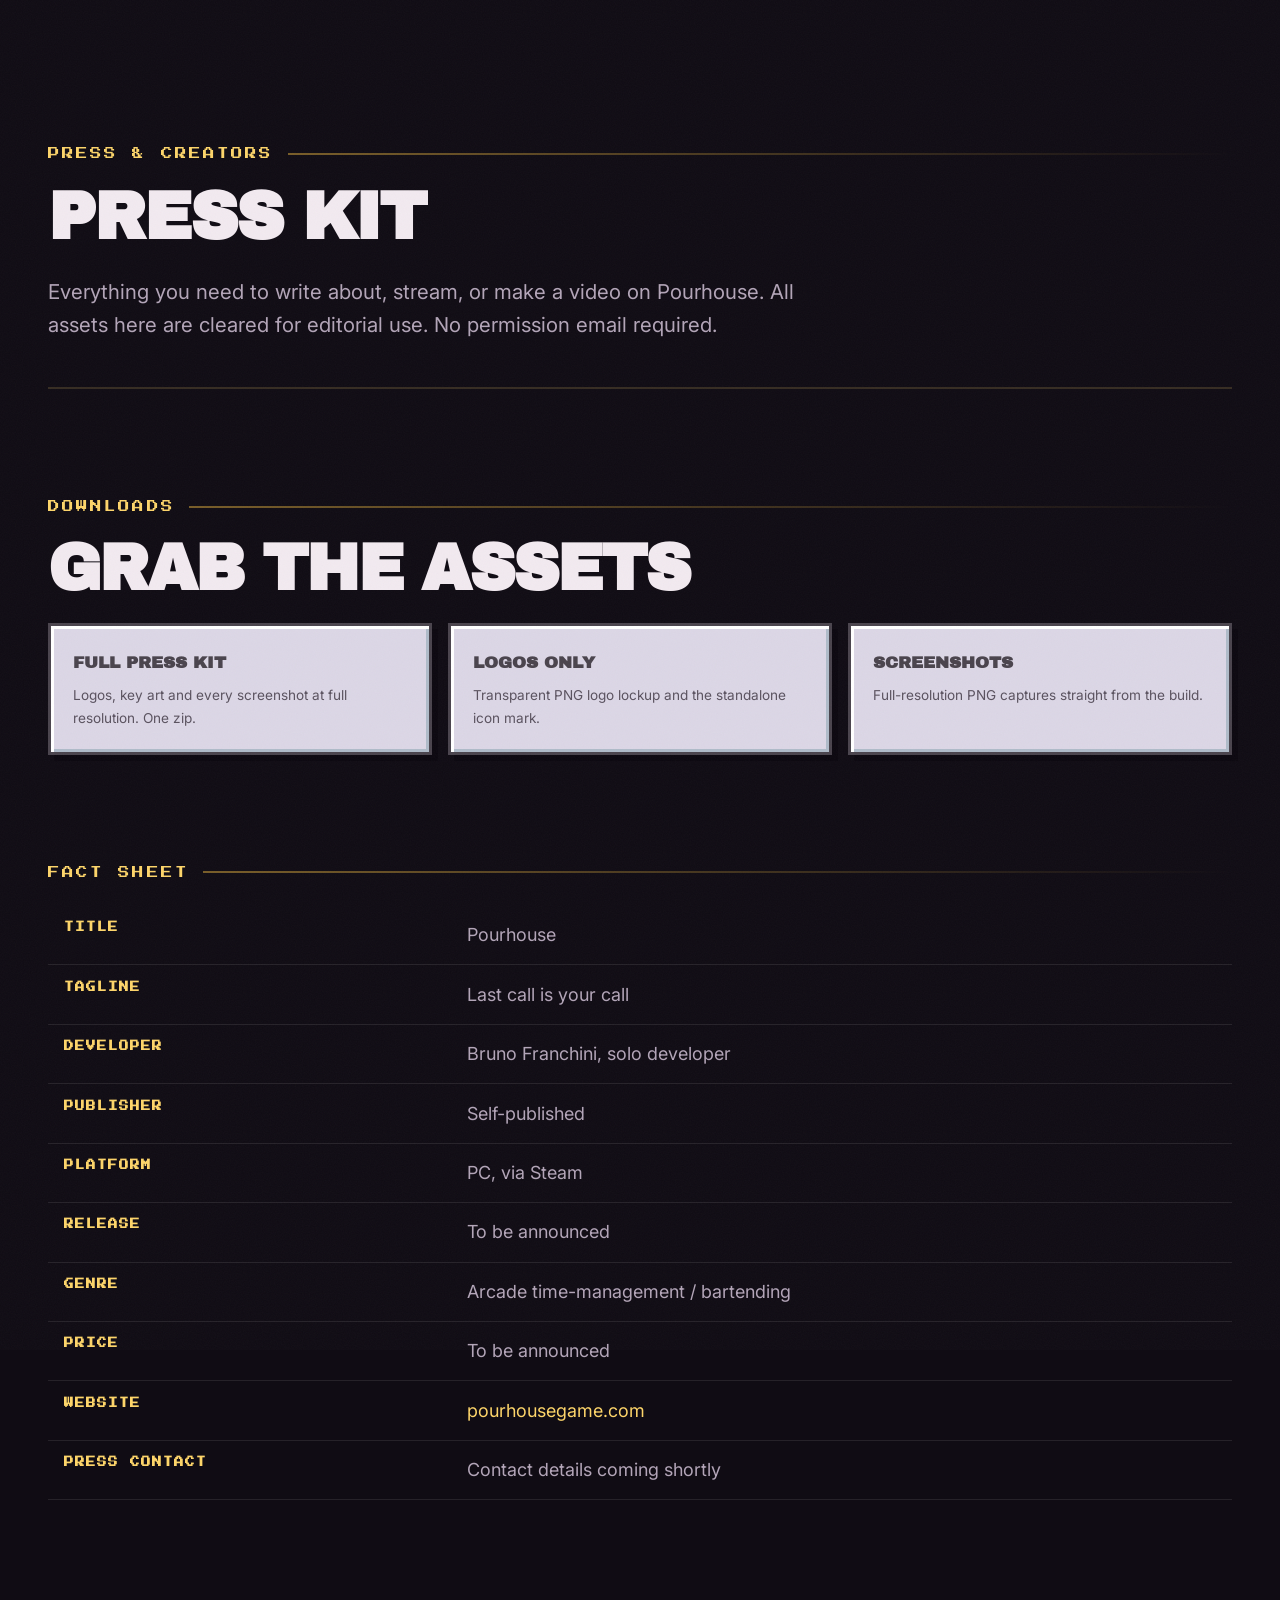
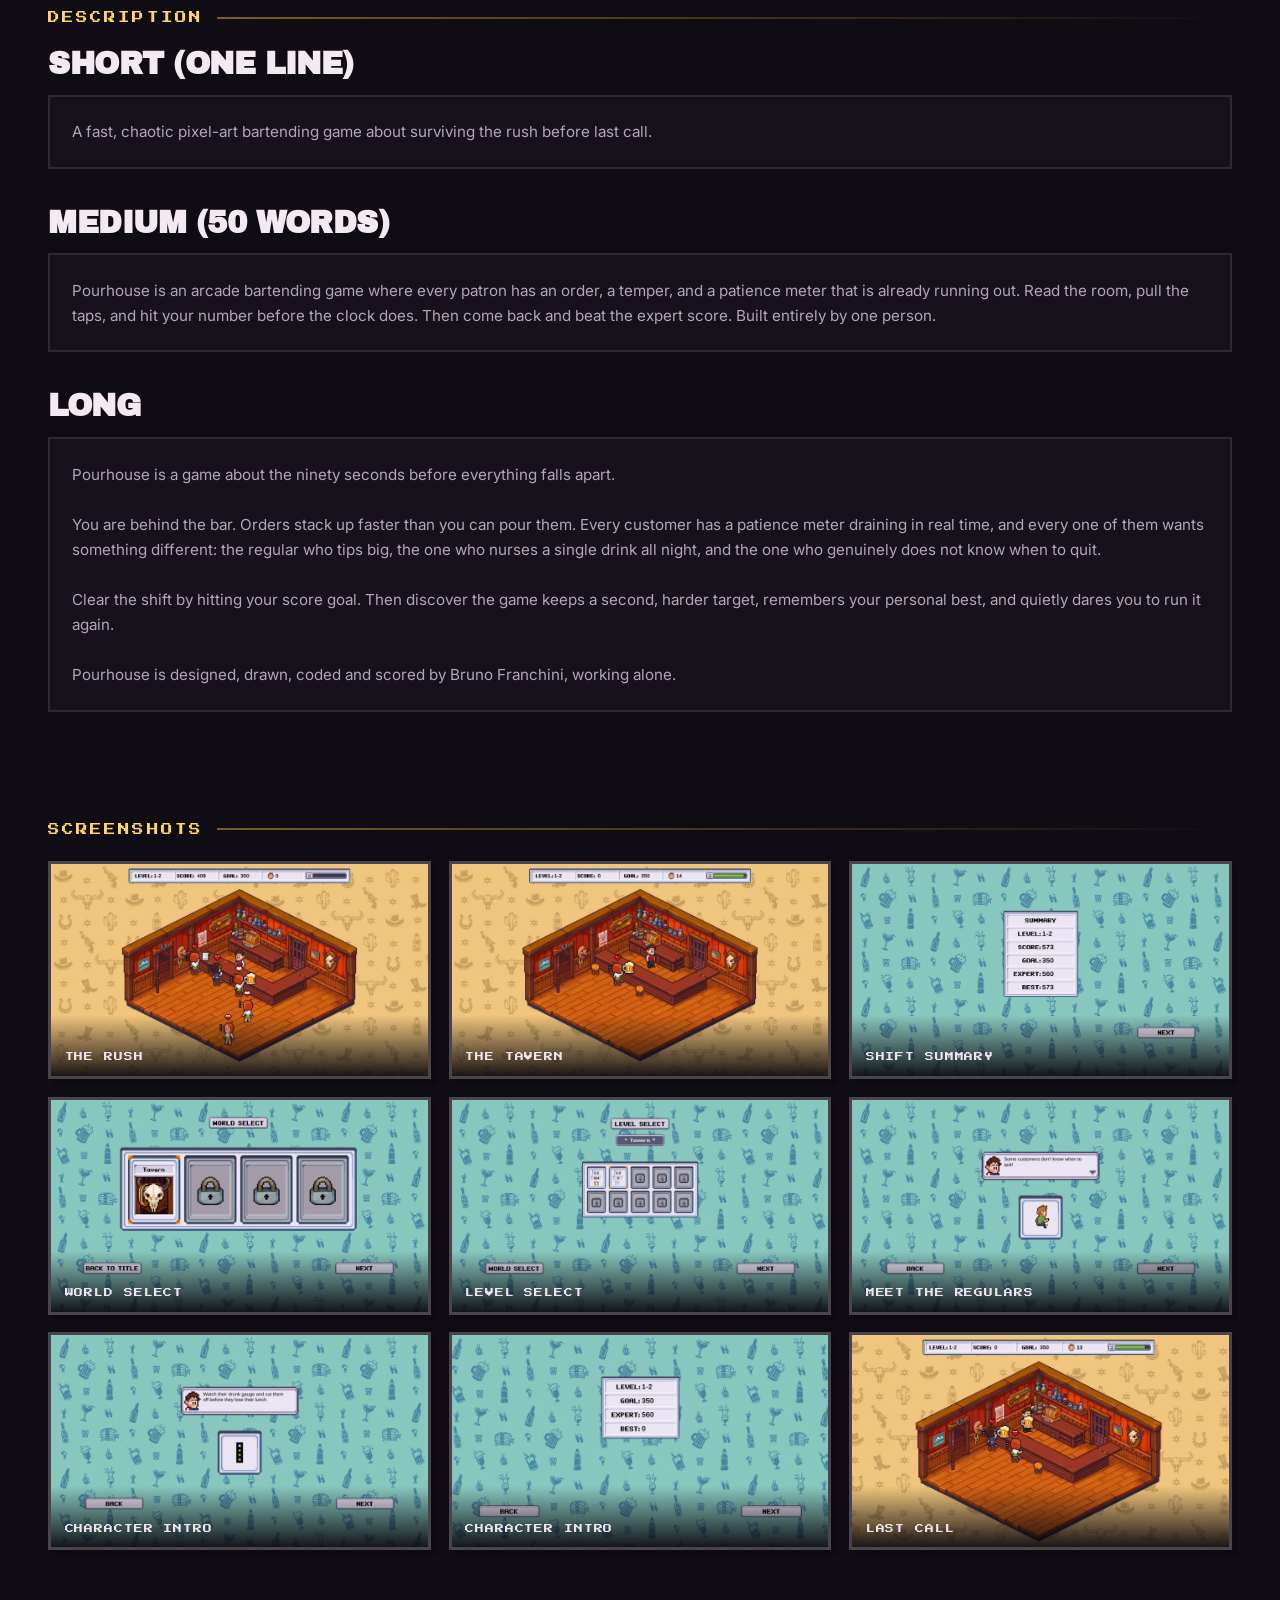
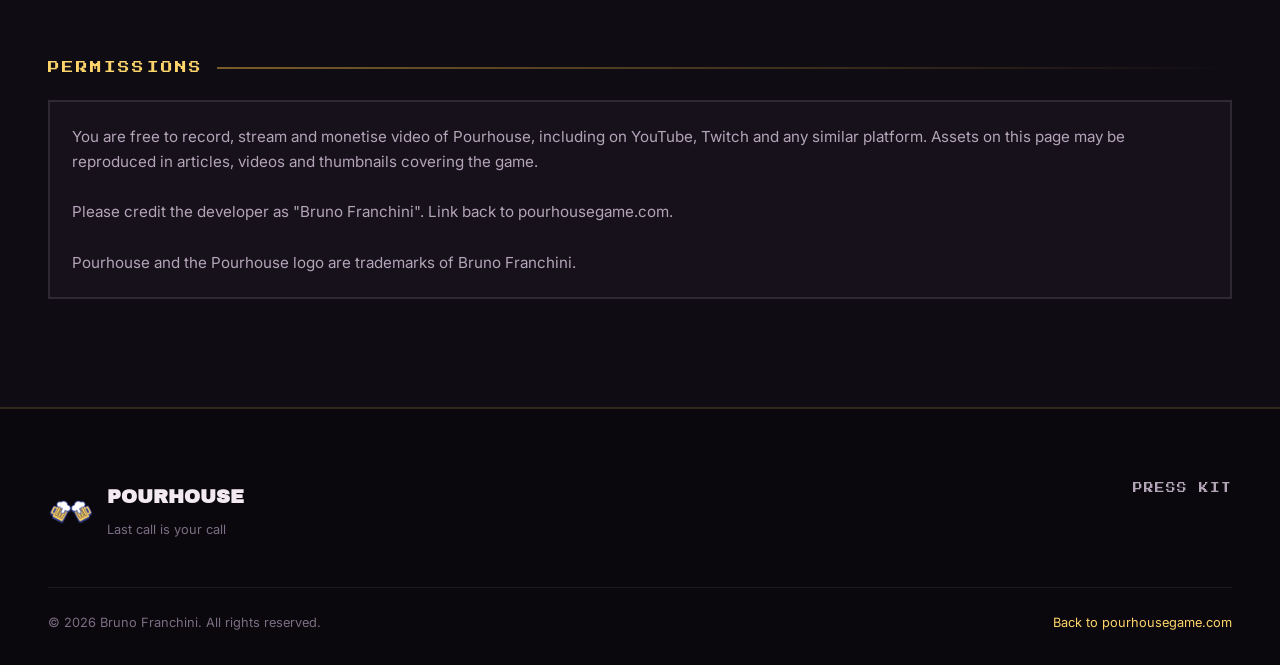
==== press.html @ 660ea6be "Added pre-launch website and press kit" ====
<!DOCTYPE html>
<html lang="en">
<head>
<meta charset="utf-8">
<meta name="viewport" content="width=device-width, initial-scale=1">
<title>Press Kit - Pourhouse</title>
<meta name="description" content="Press kit for Pourhouse, a pixel-art bartending game by solo developer Bruno Franchini. Fact sheet, logos, key art and screenshots, free to use in coverage.">
<link rel="canonical" href="https://pourhousegame.com/press.html">
<meta property="og:type" content="website">
<meta property="og:title" content="Press Kit - Pourhouse">
<meta property="og:description" content="Fact sheet, logos, key art and screenshots for Pourhouse.">
<meta property="og:url" content="https://pourhousegame.com/press.html">
<meta property="og:image" content="https://pourhousegame.com/assets/img/og-image.jpg">
<meta name="twitter:card" content="summary_large_image">
<meta name="theme-color" content="#100C14">
<link rel="icon" href="favicon.ico" sizes="any">
<link rel="apple-touch-icon" href="assets/img/apple-touch-icon.png">
<link rel="preconnect" href="https://fonts.googleapis.com">
<link rel="preconnect" href="https://fonts.gstatic.com" crossorigin>
<link href="https://fonts.googleapis.com/css2?family=Archivo+Black&family=Inter:wght@400;600&family=Press+Start+2P&display=swap" rel="stylesheet">
<link rel="stylesheet" href="css/style.css">
</head>
<body>

<a class="skip" href="#main">Skip to content</a>
<div class="grain" aria-hidden="true"></div>

<header class="nav on" id="nav">
  <a class="nav-brand" href="index.html">
    <img src="assets/img/mark.png" alt="" width="34" height="34">
    <b>Pourhouse</b>
  </a>
  <nav class="nav-links" aria-label="Primary">
    <a href="index.html">Home</a>
    <a href="index.html#shots">Screens</a>
    <a class="btn btn-primary js-wishlist" href="index.html#signup"></a>
  </nav>
</header>

<div class="wrap page-head">
  <p class="eyebrow">Press &amp; creators</p>
  <h1 class="h-mega">Press kit</h1>
  <p class="lede">Everything you need to write about, stream, or make a video on Pourhouse.
     All assets here are cleared for editorial use. No permission email required.</p>
</div>

<main id="main">

<!-- ============================================================== DOWNLOADS -->
<section class="section">
  <div class="wrap">
    <p class="eyebrow">Downloads</p>
    <h2 class="h-big">Grab the assets</h2>
    <div class="dl-grid">
      <a class="panel dl" href="assets/press/pourhouse-press-kit.zip" download>
        <b>Full press kit</b>
        <span>Logos, key art and every screenshot at full resolution. One zip.</span>
      </a>
      <a class="panel dl" href="assets/press/pourhouse-logos.zip" download>
        <b>Logos only</b>
        <span>Transparent PNG logo lockup and the standalone icon mark.</span>
      </a>
      <a class="panel dl" href="assets/press/pourhouse-screenshots.zip" download>
        <b>Screenshots</b>
        <span>Full-resolution PNG captures straight from the build.</span>
      </a>
    </div>
  </div>
</section>

<!-- =========================================================== FACT SHEET -->
<section class="section" style="padding-top:0;">
  <div class="wrap">
    <p class="eyebrow">Fact sheet</p>
    <table class="fact-table">
      <tbody>
        <tr><th scope="row">Title</th><td>Pourhouse</td></tr>
        <tr><th scope="row">Tagline</th><td>Last call is your call</td></tr>
        <tr><th scope="row">Developer</th><td>Bruno Franchini, solo developer</td></tr>
        <tr><th scope="row">Publisher</th><td>Self-published</td></tr>
        <tr><th scope="row">Platform</th><td>PC, via Steam</td></tr>
        <tr><th scope="row">Release</th><td>To be announced</td></tr>
        <tr><th scope="row">Genre</th><td>Arcade time-management / bartending</td></tr>
        <tr><th scope="row">Price</th><td>To be announced</td></tr>
        <tr><th scope="row">Website</th><td><a href="https://pourhousegame.com">pourhousegame.com</a></td></tr>
        <tr><th scope="row">Press contact</th><td id="pressContact">Contact details coming shortly</td></tr>
      </tbody>
    </table>
  </div>
</section>

<!-- ============================================================= BOILERPLATE -->
<section class="section" style="padding-top:0;">
  <div class="wrap">
    <p class="eyebrow">Description</p>
    <h2 class="h-mid" style="margin-bottom:1rem;">Short (one line)</h2>
    <div class="copyblock">A fast, chaotic pixel-art bartending game about surviving the rush before last call.</div>

    <h2 class="h-mid" style="margin:2.5rem 0 1rem;">Medium (50 words)</h2>
    <div class="copyblock">Pourhouse is an arcade bartending game where every patron has an order, a temper, and a patience meter that is already running out. Read the room, pull the taps, and hit your number before the clock does. Then come back and beat the expert score. Built entirely by one person.</div>

    <h2 class="h-mid" style="margin:2.5rem 0 1rem;">Long</h2>
    <div class="copyblock">Pourhouse is a game about the ninety seconds before everything falls apart.

You are behind the bar. Orders stack up faster than you can pour them. Every customer has a patience meter draining in real time, and every one of them wants something different: the regular who tips big, the one who nurses a single drink all night, and the one who genuinely does not know when to quit.

Clear the shift by hitting your score goal. Then discover the game keeps a second, harder target, remembers your personal best, and quietly dares you to run it again.

Pourhouse is designed, drawn, coded and scored by Bruno Franchini, working alone.</div>
  </div>
</section>

<!-- ================================================================ SCREENS -->
<section class="section" style="padding-top:0;">
  <div class="wrap-wide">
    <p class="eyebrow">Screenshots</p>
    <div class="gallery" id="gallery">
      <figure class="shot rv" data-full="assets/img/screens/rush.webp" data-cap="The rush - Level 1-2">
        <img src="assets/img/screens/rush-thumb.webp" alt="A packed saloon with six waiting patrons and draining patience meters." loading="lazy" width="900" height="506">
        <figcaption>The rush</figcaption>
      </figure>
      <figure class="shot rv" data-full="assets/img/screens/saloon.webp" data-cap="The Tavern">
        <img src="assets/img/screens/saloon-thumb.webp" alt="An isometric pixel-art western saloon." loading="lazy" width="900" height="506">
        <figcaption>The Tavern</figcaption>
      </figure>
      <figure class="shot rv" data-full="assets/img/screens/summary.webp" data-cap="Shift summary">
        <img src="assets/img/screens/summary-thumb.webp" alt="Summary panel showing score, goal, expert and best." loading="lazy" width="900" height="506">
        <figcaption>Shift summary</figcaption>
      </figure>
      <figure class="shot rv" data-full="assets/img/screens/worlds.webp" data-cap="World select">
        <img src="assets/img/screens/worlds-thumb.webp" alt="World select screen with The Tavern unlocked." loading="lazy" width="900" height="506">
        <figcaption>World select</figcaption>
      </figure>
      <figure class="shot rv" data-full="assets/img/screens/levels.webp" data-cap="Level select">
        <img src="assets/img/screens/levels-thumb.webp" alt="Level select grid." loading="lazy" width="900" height="506">
        <figcaption>Level select</figcaption>
      </figure>
      <figure class="shot rv" data-full="assets/img/screens/story-1.webp" data-cap="Meet the regulars">
        <img src="assets/img/screens/story-1-thumb.webp" alt="Dialogue box reading: Some customers don't know when to quit." loading="lazy" width="900" height="506">
        <figcaption>Meet the regulars</figcaption>
      </figure>
      <figure class="shot rv" data-full="assets/img/screens/story-2.webp" data-cap="Character introduction">
        <img src="assets/img/screens/story-2-thumb.webp" alt="A character introduction dialogue screen." loading="lazy" width="900" height="506">
        <figcaption>Character intro</figcaption>
      </figure>
      <figure class="shot rv" data-full="assets/img/screens/story-3.webp" data-cap="Character introduction">
        <img src="assets/img/screens/story-3-thumb.webp" alt="A character introduction dialogue screen." loading="lazy" width="900" height="506">
        <figcaption>Character intro</figcaption>
      </figure>
      <figure class="shot rv" data-full="assets/img/screens/saloon-2.webp" data-cap="Last call">
        <img src="assets/img/screens/saloon-2-thumb.webp" alt="The saloon with a patron waiting at the bar." loading="lazy" width="900" height="506">
        <figcaption>Last call</figcaption>
      </figure>
    </div>
  </div>
</section>

<!-- ================================================================== TERMS -->
<section class="section" style="padding-top:0;">
  <div class="wrap">
    <p class="eyebrow">Permissions</p>
    <div class="copyblock">You are free to record, stream and monetise video of Pourhouse, including on YouTube, Twitch and any similar platform. Assets on this page may be reproduced in articles, videos and thumbnails covering the game.

Please credit the developer as "Bruno Franchini". Link back to pourhousegame.com.

Pourhouse and the Pourhouse logo are trademarks of Bruno Franchini.</div>
  </div>
</section>

</main>

<footer class="footer">
  <div class="wrap">
    <div class="footer-grid">
      <div class="footer-mark">
        <img src="assets/img/mark.png" alt="" width="46" height="46">
        <div><b>Pourhouse</b><small>Last call is your call</small></div>
      </div>
      <nav id="footerLinks" aria-label="Footer"></nav>
    </div>
    <div class="footer-legal">
      <span>&copy; <span id="year">2026</span> Bruno Franchini. All rights reserved.</span>
      <span><a href="index.html">Back to pourhousegame.com</a></span>
    </div>
  </div>
</footer>

<div class="lb" id="lightbox" role="dialog" aria-modal="true" aria-label="Screenshot viewer">
  <button class="lb-close" id="lbClose" type="button" aria-label="Close viewer">Close &times;</button>
  <img id="lbImg" alt="">
  <p class="lb-cap" id="lbCap"></p>
</div>

<script src="js/config.js"></script>
<script src="js/main.js"></script>
<script>
  /* Press contact renders only if config has one, so no placeholder ships live. */
  (function () {
    var c = (window.POURHOUSE || {}).contactEmail;
    var el = document.getElementById("pressContact");
    if (c && el) el.innerHTML = '<a href="mailto:' + c + '">' + c + "</a>";
  })();
</script>
</body>
</html>
---- css/style.css ----
/* ----------------------------------------------------------------------
   POURHOUSE - pourhousegame.com
   Cinematic pre-launch site. Illustrated key art + game-authentic pixel chrome.
   Palette values were sampled from the game art. Both palettes are defined
   as custom properties in :root below.
   ---------------------------------------------------------------------- */

:root {
  /* -- Palette A: marketing / key art -- */
  --gold:        #FDD56A;
  --gold-hot:    #FFE79A;
  --gold-deep:   #E0AE3C;
  --navy:        #4454AC;
  --navy-deep:   #3E446E;
  --brick:       #C7624A;
  --wood:        #A55E4E;
  --wood-dark:   #904D39;
  --oxblood:     #703237;
  --plum:        #594059;
  --brass:       #C4955A;
  --cream:       #EDE4ED;

  /* -- Palette B: in-game UI chrome -- */
  --menu-teal:    #87C7BE;
  --menu-teal-dk: #66A1AD;
  --panel:        #DCD7E6;
  --panel-edge:   #AFBBC9;
  --panel-shadow: #6C7181;
  --ui-ink:       #4A444D;
  --wheat:        #F0C47D;
  --saloon-tan:   #DAB06E;
  --saloon-orange:#CF6014;
  --saloon-rust:  #9A371B;
  --floor-brown:  #66281E;

  /* -- Cinematic stage -- */
  --void:      #100C14;
  --void-2:    #17111C;
  --void-3:    #201828;
  --ink:       #0A070D;
  --text:      #F2EAF0;
  --text-dim:  #B3A5B8;
  --text-faint:#7C6E84;

  /* -- Type -- */
  --f-display: "Archivo Black", "Arial Black", system-ui, sans-serif;
  --f-pixel:   "Press Start 2P", ui-monospace, monospace;
  --f-body:    "Inter", system-ui, -apple-system, "Segoe UI", sans-serif;

  /* -- Rhythm -- */
  --gut:  clamp(1.25rem, 4vw, 3rem);
  --max:  1280px;
  --wide: 1680px;
}

/* -------------------------------------------------- reset */
*, *::before, *::after { box-sizing: border-box; }
html { -webkit-text-size-adjust: 100%; scroll-behavior: smooth; }
@media (prefers-reduced-motion: reduce) { html { scroll-behavior: auto; } }

body {
  margin: 0;
  background: var(--void);
  color: var(--text);
  font-family: var(--f-body);
  font-size: clamp(1rem, 0.95rem + 0.25vw, 1.125rem);
  line-height: 1.65;
  overflow-x: hidden;
  -webkit-font-smoothing: antialiased;
}

/* height:auto stops the HTML width/height attributes from overriding
   any aspect-ratio or max-width we set in CSS. */
img { max-width: 100%; height: auto; display: block; }
a { color: var(--gold); text-decoration: none; }
h1, h2, h3 { margin: 0; line-height: 0.95; letter-spacing: -0.02em; overflow-wrap: break-word; }

::selection { background: var(--gold); color: var(--ink); }

:focus-visible { outline: 3px solid var(--gold); outline-offset: 3px; }

.skip {
  position: absolute; left: -9999px;
  background: var(--gold); color: var(--ink);
  padding: 0.75rem 1.25rem; font-family: var(--f-pixel); font-size: 0.7rem; z-index: 999;
}
.skip:focus { left: 1rem; top: 1rem; }

/* -------------------------------------------------- film grain */
.grain {
  position: fixed; inset: -50%;
  pointer-events: none; z-index: 900;
  opacity: 0.035;
  background-image: url("data:image/svg+xml,%3Csvg xmlns='http://www.w3.org/2000/svg' width='140' height='140'%3E%3Cfilter id='n'%3E%3CfeTurbulence type='fractalNoise' baseFrequency='0.85' numOctaves='3'/%3E%3C/filter%3E%3Crect width='140' height='140' filter='url(%23n)'/%3E%3C/svg%3E");
  animation: grainshift 700ms steps(3) infinite;
}
@keyframes grainshift {
  0%   { transform: translate(0,0); }
  33%  { transform: translate(-2%, 1%); }
  66%  { transform: translate(1%, -2%); }
  100% { transform: translate(0,0); }
}
@media (prefers-reduced-motion: reduce) { .grain { animation: none; } }

/* -------------------------------------------------- layout helpers */
.wrap  { width: min(100% - var(--gut) * 2, var(--max));  margin-inline: auto; }
.wrap-wide { width: min(100% - var(--gut) * 2, var(--wide)); margin-inline: auto; }
.section { padding-block: clamp(5rem, 12vh, 9rem); position: relative; }

/* -------------------------------------------------- eyebrow */
.eyebrow {
  font-family: var(--f-pixel);
  font-size: clamp(0.55rem, 1.4vw, 0.72rem);
  letter-spacing: 0.18em;
  color: var(--gold);
  text-transform: uppercase;
  margin: 0 0 1.4rem;
  display: flex; align-items: center; gap: 0.9rem;
}
.eyebrow::after {
  content: ""; flex: 1; height: 2px;
  background: linear-gradient(90deg, var(--gold-deep), transparent);
  opacity: 0.5;
}
.eyebrow.center { justify-content: center; }
.eyebrow.center::after { display: none; }

/* -------------------------------------------------- display headings */
/* Sized to stay readable at a glance. Archivo Black is a wide face, so the old
   7rem ceiling filled the viewport and forced the eye to track instead of read.
   The small min also keeps "SURVIVE THE RUSH." inside a 360px phone. */
.h-mega {
  font-family: var(--f-display);
  font-size: clamp(1.75rem, 5.2vw, 4.5rem);
  line-height: 0.98;
  text-transform: uppercase;
  letter-spacing: -0.03em;
}
.h-big {
  font-family: var(--f-display);
  font-size: clamp(2rem, 5.2vw, 4rem);
  line-height: 0.95;
  text-transform: uppercase;
  letter-spacing: -0.03em;
}
.h-mid {
  font-family: var(--f-display);
  font-size: clamp(1.35rem, 2.6vw, 1.9rem);
  text-transform: uppercase;
  letter-spacing: -0.015em;
}
.lede {
  font-size: clamp(1.05rem, 1.6vw, 1.3rem);
  color: var(--text-dim);
  max-width: 58ch;
  margin: 1.5rem 0 0;
}
.gold { color: var(--gold); }

/* ----------------------------------------------------------------------
   PIXEL CHROME - mimics the game's beveled bitmap UI panels
   ---------------------------------------------------------------------- */
.panel {
  background: var(--panel);
  color: var(--ui-ink);
  border: 3px solid var(--ui-ink);
  box-shadow:
    inset 3px 3px 0 0 #fff,
    inset -3px -3px 0 0 var(--panel-edge),
    6px 6px 0 0 rgba(10,7,13,0.55);
  border-radius: 0;
}
.panel-dark {
  background: var(--navy-deep);
  color: var(--cream);
  border: 3px solid var(--ink);
  box-shadow:
    inset 3px 3px 0 0 rgba(255,255,255,0.14),
    inset -3px -3px 0 0 rgba(0,0,0,0.4),
    6px 6px 0 0 rgba(10,7,13,0.6);
}

/* -------------------------------------------------- buttons */
.btn {
  display: inline-flex; align-items: center; justify-content: center; gap: 0.7em;
  font-family: var(--f-pixel);
  font-size: clamp(0.62rem, 1.5vw, 0.8rem);
  line-height: 1;
  letter-spacing: 0.06em;
  text-transform: uppercase;
  padding: 1.15em 1.6em;
  border: 3px solid var(--ink);
  border-radius: 0;
  cursor: pointer;
  text-decoration: none;
  transition: transform 90ms steps(2), box-shadow 90ms steps(2), background-color 140ms;
  position: relative;
}
.btn-primary {
  background: var(--gold);
  color: var(--ink);
  box-shadow:
    inset 3px 3px 0 0 var(--gold-hot),
    inset -3px -3px 0 0 var(--gold-deep),
    6px 6px 0 0 var(--navy-deep);
}
.btn-primary:hover, .btn-primary:focus-visible {
  background: var(--gold-hot);
  transform: translate(3px, 3px);
  box-shadow:
    inset 3px 3px 0 0 #fff,
    inset -3px -3px 0 0 var(--gold-deep),
    3px 3px 0 0 var(--navy-deep);
}
.btn-primary:active {
  transform: translate(6px, 6px);
  box-shadow: inset 3px 3px 0 0 var(--gold-deep), 0 0 0 0 var(--navy-deep);
}

/* Built the same way as .btn-primary on purpose. Both buttons are the same
   height, but a cream OUTER border read as a larger box next to the primary,
   whose ink border disappears against the dark hero. Putting the cream on an
   inset ring instead lands both visible edges at the same place, and the 6px
   shadow and 3px press match the primary too. */
.btn-ghost {
  background: rgba(20,14,24,0.55);
  color: var(--cream);
  border-color: var(--ink);
  box-shadow:
    inset 0 0 0 2px var(--cream),
    6px 6px 0 0 rgba(10,7,13,0.6);
  backdrop-filter: blur(6px);
}
.btn-ghost:hover, .btn-ghost:focus-visible {
  background: var(--cream); color: var(--ink);
  transform: translate(3px,3px);
  box-shadow:
    inset 0 0 0 2px var(--cream),
    3px 3px 0 0 rgba(10,7,13,0.6);
}

/* Pending state, shown until config.steamUrl is filled in. Deliberately NOT
   aria-disabled: the button still does something (it sends people to the
   mailing list), and marking it disabled would tell screen readers otherwise. */
.btn-pending {
  cursor: pointer;
  background: var(--panel-shadow);
  color: rgba(255,255,255,0.78);
  box-shadow:
    inset 3px 3px 0 0 rgba(255,255,255,0.16),
    inset -3px -3px 0 0 rgba(0,0,0,0.35),
    6px 6px 0 0 rgba(10,7,13,0.5);
}
/* Same press as the other buttons, kept one step quieter so it never reads as
   a live Steam link. */
.btn-pending:hover,
.btn-pending:focus-visible {
  background: #7C8290;
  color: #fff;
  transform: translate(3px, 3px);
  box-shadow:
    inset 3px 3px 0 0 rgba(255,255,255,0.24),
    inset -3px -3px 0 0 rgba(0,0,0,0.30),
    3px 3px 0 0 rgba(10,7,13,0.5);
}
.btn-pending:active {
  transform: translate(6px, 6px);
  box-shadow:
    inset 3px 3px 0 0 rgba(0,0,0,0.25),
    0 0 0 0 rgba(10,7,13,0.5);
}

.btn .ico { width: 1.35em; height: 1.35em; flex: none; }

/* ----------------------------------------------------------------------
   HERO
   ---------------------------------------------------------------------- */
.hero {
  position: relative;
  min-height: 100svh;
  display: grid;
  grid-template-rows: 1fr auto;
  isolation: isolate;
  overflow: hidden;
}
.hero-bg {
  position: absolute; inset: -8% 0 0;
  height: 116%;
  z-index: -2;
  will-change: transform;
  /* The parallax script writes translate3d(...) scale(1.04). Declaring the SAME
     scale here as the resting state matters: without it the element sits at
     scale(1) until the first scroll event, then snaps to 1.04, which reads as
     the background glitching and changing size. Keep these two in sync. */
  transform: translate3d(0, 0, 0) scale(1.04);
}
.hero-bg img {
  width: 100%; height: 100%;
  object-fit: cover; object-position: center 38%;
  filter: saturate(1.02) contrast(1.04) brightness(0.66);
}
/* Cinematic scrim. Two layers: a soft centre pool that lifts the logo and body
   copy off a very busy illustration, and a vertical wash that dissolves the art
   into the page background so the hero has no visible seam. */
.hero::before {
  content: ""; position: absolute; inset: 0; z-index: -1; pointer-events: none;
  background:
    radial-gradient(75% 55% at 50% 46%,
      rgba(10,7,13,0.62) 0%,
      rgba(10,7,13,0.42) 45%,
      rgba(10,7,13,0.10) 78%,
      transparent 100%),
    linear-gradient(to bottom,
      rgba(10,7,13,0.92) 0%,
      rgba(10,7,13,0.42) 18%,
      rgba(16,12,20,0.38) 48%,
      rgba(16,12,20,0.90) 84%,
      var(--void) 100%);
}

.hero-inner {
  display: grid; place-items: center; text-align: center;
  padding: clamp(6rem, 14vh, 9rem) var(--gut) 2rem;
}
.hero-logo {
  width: min(660px, 82vw);
  filter: drop-shadow(0 14px 40px rgba(0,0,0,0.7));
}
.hero-tag {
  font-family: var(--f-pixel);
  font-size: clamp(0.6rem, 2.1vw, 0.95rem);
  letter-spacing: 0.22em;
  text-transform: uppercase;
  color: var(--gold);
  margin: clamp(1.4rem, 3vh, 2.2rem) 0 0;
  text-shadow: 0 3px 0 rgba(10,7,13,0.85);
}
.hero-sub {
  color: var(--cream);
  font-size: clamp(1rem, 1.7vw, 1.25rem);
  max-width: 46ch;
  margin: clamp(1.6rem, 3.5vh, 2.4rem) auto 0;
  text-shadow: 0 2px 4px rgba(0,0,0,0.95), 0 4px 22px rgba(0,0,0,0.85);
}
.hero-cta {
  display: flex; flex-wrap: wrap; gap: 1rem; justify-content: center;
  margin-top: clamp(2rem, 5vh, 3rem);
}
.hero-foot {
  position: relative; z-index: 2;
  padding: 0 var(--gut) clamp(1.75rem, 4vh, 2.75rem);
  display: flex; align-items: end; justify-content: space-between; gap: 1rem;
  font-family: var(--f-pixel);
  font-size: clamp(0.5rem, 1.1vw, 0.62rem);
  letter-spacing: 0.14em;
  color: var(--text-dim);
  text-transform: uppercase;
}
.hero-foot .platform { display: flex; align-items: center; gap: 0.6rem; min-width: 0; }
@media (max-width: 520px) { .scroll-cue { display: none; } }
.hero-foot .platform svg { width: 1.5em; height: 1.5em; fill: var(--text-dim); }

.scroll-cue {
  display: flex; flex-direction: column; align-items: center; gap: 0.55rem;
  color: var(--gold);
  padding: 0.4rem 0.9rem;
}
.scroll-cue span {
  display: block;
  font-size: 2.1rem;          /* the hero-foot base size is tiny, so override it */
  line-height: 1;
  text-shadow: 0 3px 10px rgba(0,0,0,0.9);
  animation: bob 2.2s ease-in-out infinite;
}
.scroll-cue:hover span { color: var(--gold-hot); }
@keyframes bob { 0%,100% { transform: translateY(0); } 50% { transform: translateY(6px); } }
@media (prefers-reduced-motion: reduce) { .scroll-cue span { animation: none; } }

/* Intro choreography. The gaps are deliberately generous: the logo lockup carries
   both the title and the tagline, so the reader needs a beat to take those in
   before the supporting line arrives. */
.hero-logo, .hero-sub, .hero-cta {
  opacity: 0; animation: rise 1.35s cubic-bezier(.2,.7,.3,1) forwards;
}
.hero-logo { animation-delay: 0.2s; }
.hero-sub  { animation-delay: 1.15s; }
.hero-cta  { animation-delay: 1.95s; }
@keyframes rise {
  from { opacity: 0; transform: translateY(26px) scale(0.985); }
  to   { opacity: 1; transform: none; }
}
@media (prefers-reduced-motion: reduce) {
  .hero-logo, .hero-sub, .hero-cta { animation: none; opacity: 1; }
}

/* ----------------------------------------------------------------------
   STICKY NAV
   ---------------------------------------------------------------------- */
.nav {
  position: fixed; top: 0; left: 0; right: 0; z-index: 800;
  display: flex; align-items: center; justify-content: space-between; gap: 1rem;
  padding: 0.7rem var(--gut);
  background: rgba(12,9,16,0.82);
  backdrop-filter: blur(14px) saturate(1.2);
  border-bottom: 2px solid rgba(253,213,106,0.18);
  transform: translateY(-105%);
  transition: transform 380ms cubic-bezier(.2,.7,.3,1);
}
.nav.on { transform: none; }
.nav-brand { display: flex; align-items: center; gap: 0.7rem; color: var(--text); }
.nav-brand img { width: 34px; height: 34px; }
.nav-brand b {
  font-family: var(--f-display); text-transform: uppercase;
  font-size: 1.05rem; letter-spacing: 0.01em;
}
.nav-links { display: flex; align-items: center; gap: clamp(0.8rem, 2vw, 1.8rem); }
.nav-links a:not(.btn) {
  font-family: var(--f-pixel); font-size: 0.6rem; letter-spacing: 0.1em;
  color: var(--text-dim); text-transform: uppercase;
}
.nav-links a:not(.btn):hover { color: var(--gold); }
.nav .btn { padding: 0.85em 1.15em; }
@media (max-width: 760px) { .nav-links a:not(.btn) { display: none; } }

/* ----------------------------------------------------------------------
   REVEAL ON SCROLL
   ---------------------------------------------------------------------- */
.rv {
  opacity: 0; transform: translateY(34px);
  transition: opacity 1000ms ease, transform 1000ms cubic-bezier(.2,.7,.3,1);
}
.rv.in { opacity: 1; transform: none; }
.rv-d1 { transition-delay: 200ms; }
.rv-d2 { transition-delay: 400ms; }
.rv-d3 { transition-delay: 600ms; }
@media (prefers-reduced-motion: reduce) { .rv { opacity: 1; transform: none; transition: none; } }

/* ----------------------------------------------------------------------
   STATEMENT BAND
   ---------------------------------------------------------------------- */
.statement { text-align: center; padding-block: clamp(6rem, 16vh, 11rem); }
.statement .h-mega span { display: block; }
.statement .h-mega .l2 { color: var(--gold); }
.statement .h-mega .l3 { -webkit-text-stroke: 2px var(--gold); color: transparent; }
@supports not (-webkit-text-stroke: 2px red) { .statement .h-mega .l3 { color: var(--gold); } }

/* ----------------------------------------------------------------------
   FULL-BLEED CINEMATIC SHOWCASE
   ---------------------------------------------------------------------- */
.showcase { position: relative; isolation: isolate; }
.showcase-media img { width: 100%; height: clamp(420px, 78vh, 860px); object-fit: cover; }
.showcase::after {
  content: ""; position: absolute; inset: 0; pointer-events: none;
  background: linear-gradient(to bottom, var(--void) 0%, rgba(16,12,20,0.15) 18%, rgba(16,12,20,0.55) 62%, var(--void) 100%);
}
.showcase-copy {
  position: absolute; inset: auto 0 0 0; z-index: 2;
  padding: 0 var(--gut) clamp(2.5rem, 7vh, 5rem);
}
.showcase-copy .inner { width: min(100%, var(--max)); margin-inline: auto; }
.showcase-copy .lede { color: var(--cream); text-shadow: 0 2px 14px rgba(0,0,0,0.85); }

/* ----------------------------------------------------------------------
   FEATURE PANELS
   ---------------------------------------------------------------------- */
.features {
  display: grid; gap: clamp(1.25rem, 2.5vw, 2rem);
  grid-template-columns: repeat(auto-fit, minmax(min(100%, 280px), 1fr));
}
.feature { padding: clamp(1.5rem, 3vw, 2.25rem); display: flex; flex-direction: column; gap: 0.9rem; }
/* The three panels sit side by side, so they all cross the reveal threshold at the
   same moment. A wider stagger than the global one makes 01, 02, 03 land in order
   and read as a sequence rather than a single pop. */
.feature.rv    { transition-delay: 0ms; }
.feature.rv-d1 { transition-delay: 380ms; }
.feature.rv-d2 { transition-delay: 760ms; }
.feature .num {
  font-family: var(--f-pixel); font-size: 0.65rem; letter-spacing: 0.12em;
  color: var(--gold); background: var(--navy-deep);
  border: 2px solid var(--ink);
  padding: 0.55em 0.75em; align-self: start;
}
.feature h3 {
  font-family: var(--f-display); font-size: clamp(1.15rem, 2.2vw, 1.5rem);
  text-transform: uppercase; color: var(--ui-ink);
}
.feature p { margin: 0; color: #5A525F; font-size: 0.98rem; line-height: 1.6; }

/* ----------------------------------------------------------------------
   TRAILER
   ---------------------------------------------------------------------- */
.trailer-frame {
  position: relative; aspect-ratio: 16 / 9;
  background: var(--ink);
  border: 4px solid var(--ui-ink);
  box-shadow: inset 4px 4px 0 0 rgba(255,255,255,0.10), inset -4px -4px 0 0 rgba(0,0,0,0.55), 10px 10px 0 0 rgba(10,7,13,0.6);
  overflow: hidden;
  display: grid; place-items: center;
}
.trailer-frame video, .trailer-frame iframe { width: 100%; height: 100%; border: 0; object-fit: cover; }
.trailer-pending { position: absolute; inset: 0; display: grid; place-items: center; text-align: center; padding: var(--gut); }
.trailer-pending img { position: absolute; inset: 0; width: 100%; height: 100%; object-fit: cover; opacity: 0.28; filter: grayscale(0.3); }
.trailer-pending .msg { position: relative; z-index: 2; }
.trailer-pending .msg p {
  font-family: var(--f-pixel); font-size: clamp(0.6rem, 1.6vw, 0.8rem);
  letter-spacing: 0.14em; color: var(--gold); text-transform: uppercase; margin: 0 0 0.9rem;
}
.trailer-pending .msg small { color: var(--text-dim); font-size: 0.9rem; }

/* ----------------------------------------------------------------------
   GALLERY
   ---------------------------------------------------------------------- */
.gallery {
  display: grid; gap: clamp(0.75rem, 1.5vw, 1.1rem);
  grid-template-columns: repeat(3, 1fr);
  align-items: start;
}
@media (max-width: 1000px) { .gallery { grid-template-columns: repeat(2, 1fr); } }
@media (max-width: 620px)  { .gallery { grid-template-columns: 1fr; } }
.shot {
  position: relative; padding: 0; margin: 0;
  border: 3px solid var(--ui-ink); background: var(--ink);
  box-shadow: 5px 5px 0 0 rgba(10,7,13,0.6);
  cursor: zoom-in; overflow: hidden; display: block; width: 100%;
  transition: transform 160ms ease, box-shadow 160ms ease;
}
.shot img {
  width: 100%; height: auto; aspect-ratio: 16 / 9; object-fit: cover;
  transition: transform 400ms cubic-bezier(.2,.7,.3,1);
}
.shot:hover { transform: translate(-2px,-2px); box-shadow: 8px 8px 0 0 rgba(10,7,13,0.7); }
.shot:hover img { transform: scale(1.04); }
.shot figcaption {
  position: absolute; inset: auto 0 0 0;
  font-family: var(--f-pixel); font-size: 0.55rem; letter-spacing: 0.1em; text-transform: uppercase;
  color: var(--cream); background: linear-gradient(transparent, rgba(10,7,13,0.92));
  padding: 2.2rem 0.85rem 0.7rem; text-align: left;
}

/* lightbox */
.lb {
  position: fixed; inset: 0; z-index: 950;
  background: rgba(8,5,10,0.96);
  display: none; place-items: center;
  padding: var(--gut) var(--gut) calc(var(--gut) + 2.4rem);
}
.lb.on { display: grid; }
.lb img {
  max-width: min(1600px, 96vw); max-height: 82vh; width: auto;
  border: 3px solid var(--ui-ink); box-shadow: 0 30px 80px rgba(0,0,0,0.8);
}
.lb-close {
  position: absolute; top: var(--gut); right: var(--gut);
  font-family: var(--f-pixel); font-size: 0.75rem; color: var(--ink); background: var(--gold);
  border: 3px solid var(--ink); padding: 0.7em 0.9em; cursor: pointer;
}
.lb-cap {
  position: absolute; bottom: calc(var(--gut) - 0.4rem); left: 0; right: 0; text-align: center;
  font-family: var(--f-pixel); font-size: 0.6rem; letter-spacing: 0.12em;
  color: var(--text-dim); text-transform: uppercase;
}

/* ----------------------------------------------------------------------
   SIGNUP
   ---------------------------------------------------------------------- */
.signup {
  position: relative;
  background:
    linear-gradient(rgba(16,12,20,0.90), rgba(16,12,20,0.82)),
    url("../assets/img/screens/saloon.webp") center / cover no-repeat,
    var(--wheat);
  border-block: 2px solid rgba(253,213,106,0.2);
}
/* Gold has no contrast on the light panel, so use the brand navy instead. */
.signup .eyebrow { color: var(--navy); }
.signup .eyebrow::after { background: linear-gradient(90deg, var(--navy), transparent); }
.signup-card { padding: clamp(1.75rem, 4vw, 3rem); text-align: center; max-width: 760px; margin-inline: auto; }
.signup-card h2 { color: var(--ui-ink); }
.signup-card > p { color: #5A525F; max-width: 52ch; margin: 1rem auto 0; }
.form-row { display: flex; flex-wrap: wrap; gap: 0.85rem; margin-top: 2rem; }
.form-row input[type="email"] {
  flex: 1 1 260px; min-width: 0;
  font-family: var(--f-body); font-size: 1rem;
  padding: 1.05em 1.1em;
  background: #fff; color: var(--ui-ink);
  border: 3px solid var(--ui-ink); border-radius: 0;
  box-shadow: inset 3px 3px 0 0 var(--panel-edge);
}
.form-row input[type="email"]::placeholder { color: #9A93A0; }
.form-note { font-size: 0.82rem; color: #6B6371; margin: 1.1rem 0 0; }
.form-msg { margin-top: 1rem; font-family: var(--f-pixel); font-size: 0.65rem; letter-spacing: 0.1em; line-height: 1.6; }
.form-msg.ok  { color: #1E7A4C; }
.form-msg.err { color: #B3312C; }
.hp { position: absolute; left: -9999px; opacity: 0; }

/* ----------------------------------------------------------------------
   DEV SECTION
   ---------------------------------------------------------------------- */
.dev { display: grid; gap: clamp(2rem, 5vw, 4rem); grid-template-columns: 1fr; align-items: center; }
@media (min-width: 900px) { .dev { grid-template-columns: 0.85fr 1.15fr; } }
.dev-art { border: 3px solid var(--ui-ink); box-shadow: 10px 10px 0 0 rgba(10,7,13,0.6); }
.dev blockquote {
  margin: 0; font-family: var(--f-display); text-transform: uppercase;
  font-size: clamp(1.3rem, 3vw, 2.1rem); line-height: 1.05; letter-spacing: -0.02em;
}

/* ----------------------------------------------------------------------
   FOOTER
   ---------------------------------------------------------------------- */
.footer { background: var(--ink); border-top: 2px solid rgba(253,213,106,0.16); padding-block: clamp(3rem, 8vh, 5rem) 2rem; }
.footer-grid { display: flex; flex-wrap: wrap; gap: 2rem; justify-content: space-between; align-items: start; }
.footer-mark { display: flex; align-items: center; gap: 0.8rem; }
.footer-mark img { width: 46px; }
.footer-mark b { font-family: var(--f-display); text-transform: uppercase; font-size: 1.2rem; display: block; }
.footer-mark small { color: var(--text-faint); font-size: 0.8rem; }
.footer nav { display: flex; flex-wrap: wrap; gap: 1.4rem; }
.footer nav a { font-family: var(--f-pixel); font-size: 0.6rem; letter-spacing: 0.1em; color: var(--text-dim); text-transform: uppercase; }
.footer nav a:hover { color: var(--gold); }
.footer-legal {
  margin-top: clamp(2rem, 5vh, 3.5rem); padding-top: 1.5rem;
  border-top: 1px solid rgba(255,255,255,0.08);
  display: flex; flex-wrap: wrap; gap: 1rem; justify-content: space-between;
  font-size: 0.8rem; color: var(--text-faint);
}

/* ----------------------------------------------------------------------
   PRESS PAGE
   ---------------------------------------------------------------------- */
.page-head { padding-block: clamp(7rem, 16vh, 10rem) clamp(2rem, 5vh, 3rem); border-bottom: 2px solid rgba(253,213,106,0.16); }
.fact-table { width: 100%; border-collapse: collapse; margin-top: 1.5rem; }
.fact-table th, .fact-table td { text-align: left; padding: 0.9rem 1rem; border-bottom: 1px solid rgba(255,255,255,0.09); vertical-align: top; }
.fact-table th { font-family: var(--f-pixel); font-size: 0.6rem; letter-spacing: 0.1em; color: var(--gold); text-transform: uppercase; width: 34%; }
.fact-table td { color: var(--text-dim); }
.dl-grid { display: grid; gap: 1rem; grid-template-columns: repeat(auto-fit, minmax(min(100%, 250px), 1fr)); margin-top: 1.5rem; }
.dl { padding: 1.4rem; display: flex; flex-direction: column; gap: 0.5rem; }
.dl b { font-family: var(--f-display); text-transform: uppercase; color: var(--ui-ink); font-size: 1.05rem; }
.dl span { font-size: 0.85rem; color: #5A525F; }
.copyblock {
  background: var(--void-2); border: 2px solid rgba(255,255,255,0.1);
  padding: 1.4rem; font-size: 0.95rem; color: var(--text-dim); margin-top: 1rem;
  white-space: pre-wrap; font-family: var(--f-body);
}
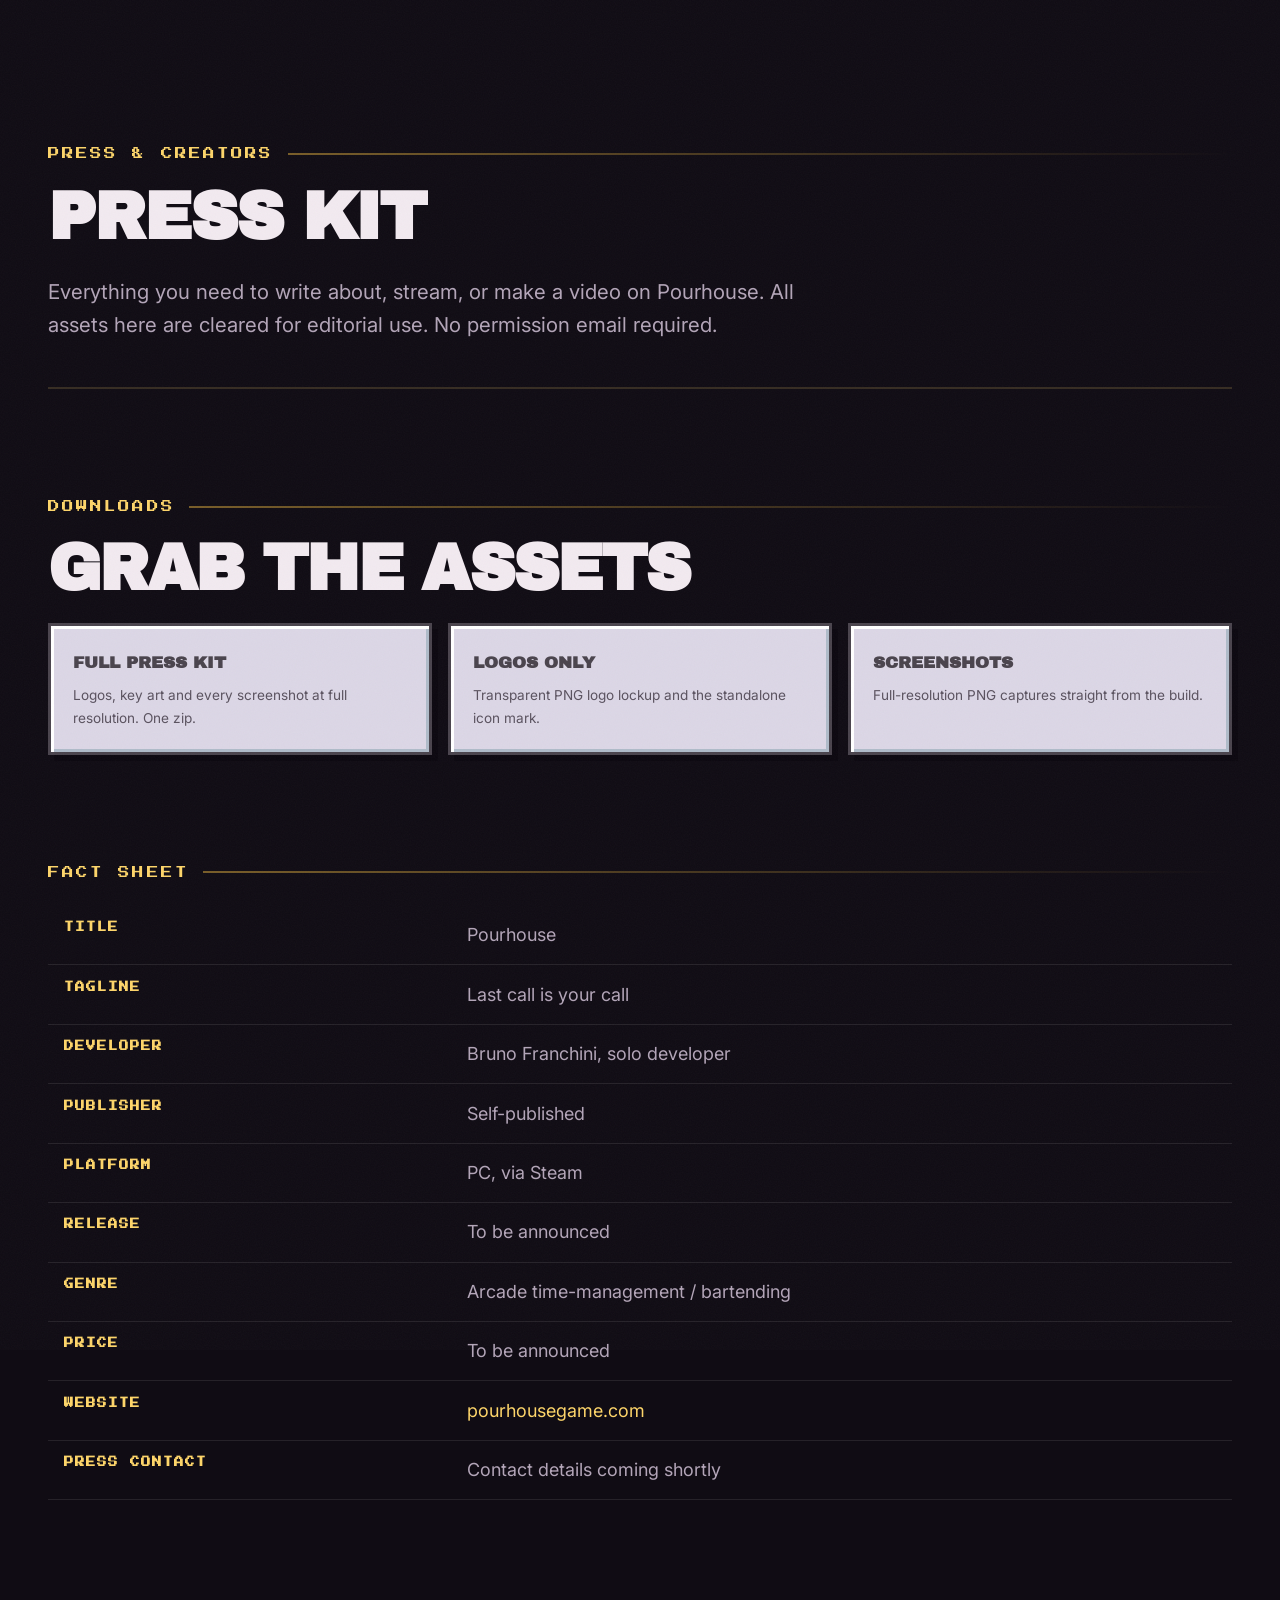
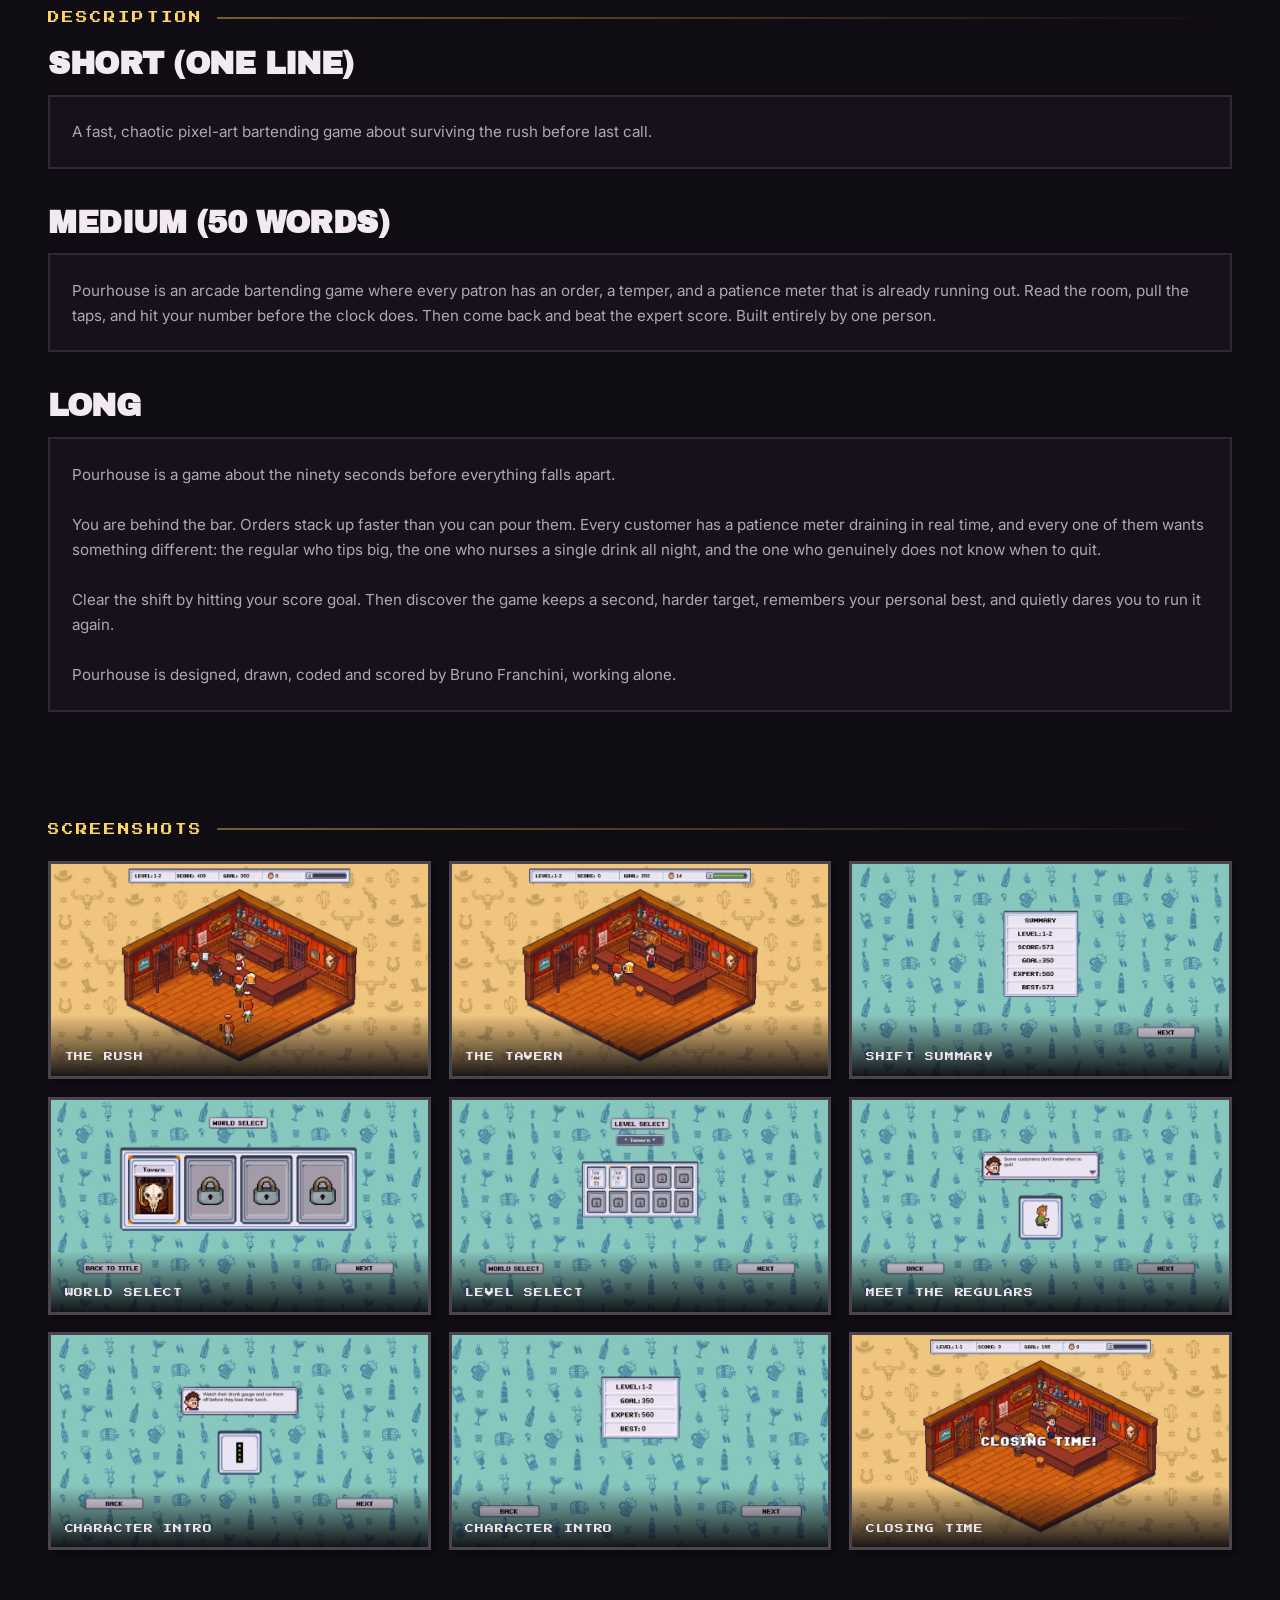
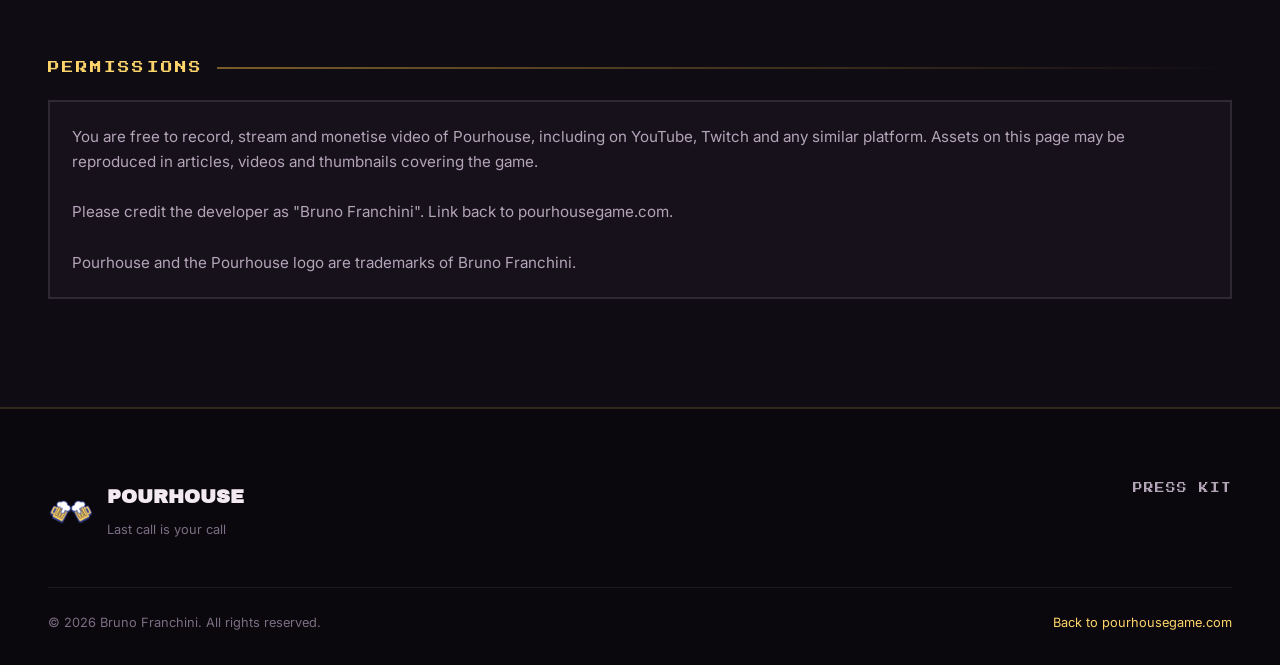
==== commit 431612ef: "Replace last call screenshot with Bruno's closing time shot" ====
--- a/press.html
+++ b/press.html
@@ -147,9 +147,9 @@
         <img src="assets/img/screens/story-3-thumb.webp" alt="A character introduction dialogue screen." loading="lazy" width="900" height="506">
         <figcaption>Character intro</figcaption>
       </figure>
-      <figure class="shot rv" data-full="assets/img/screens/saloon-2.webp" data-cap="Last call">
-        <img src="assets/img/screens/saloon-2-thumb.webp" alt="The saloon with a patron waiting at the bar." loading="lazy" width="900" height="506">
-        <figcaption>Last call</figcaption>
+      <figure class="shot rv" data-full="assets/img/screens/closing-time.webp" data-cap="Closing time">
+        <img src="assets/img/screens/closing-time-thumb.webp" alt="The saloon at closing time with the shift timer drained." loading="lazy" width="900" height="506">
+        <figcaption>Closing time</figcaption>
       </figure>
     </div>
   </div>
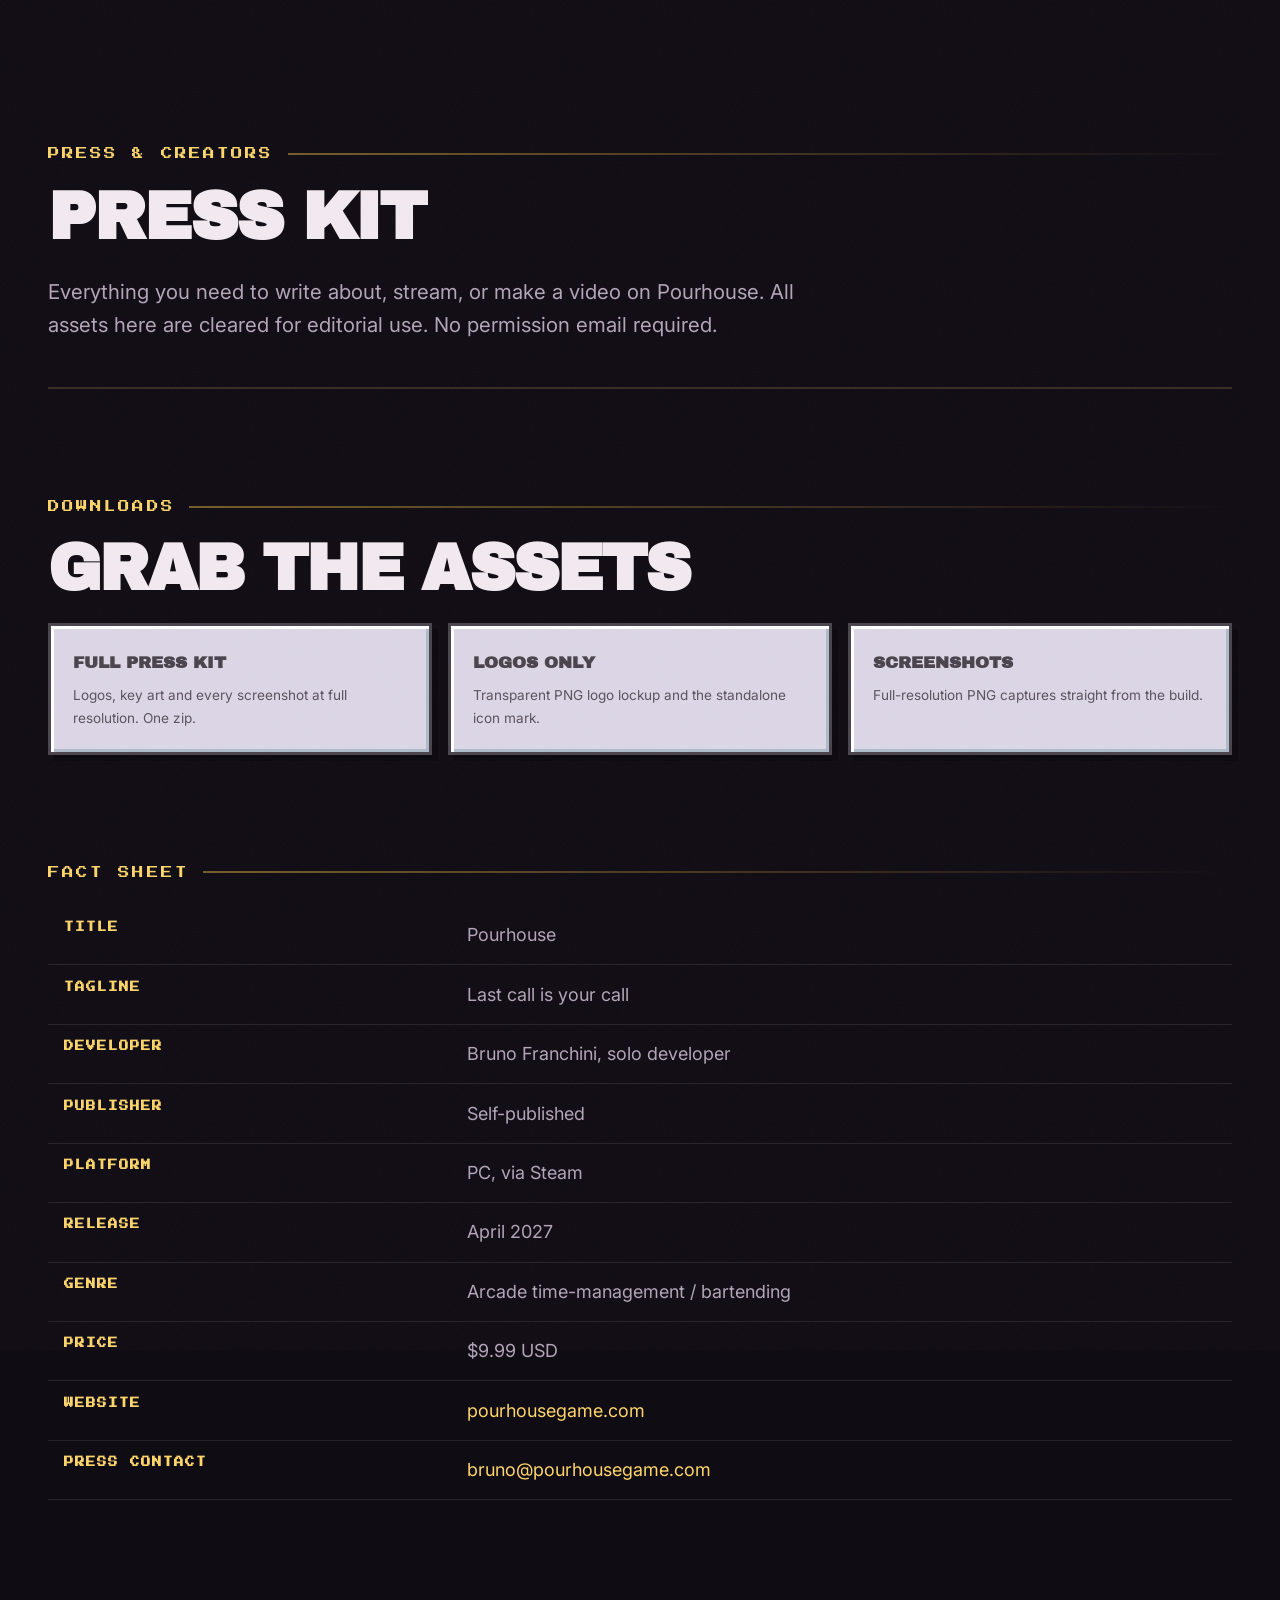
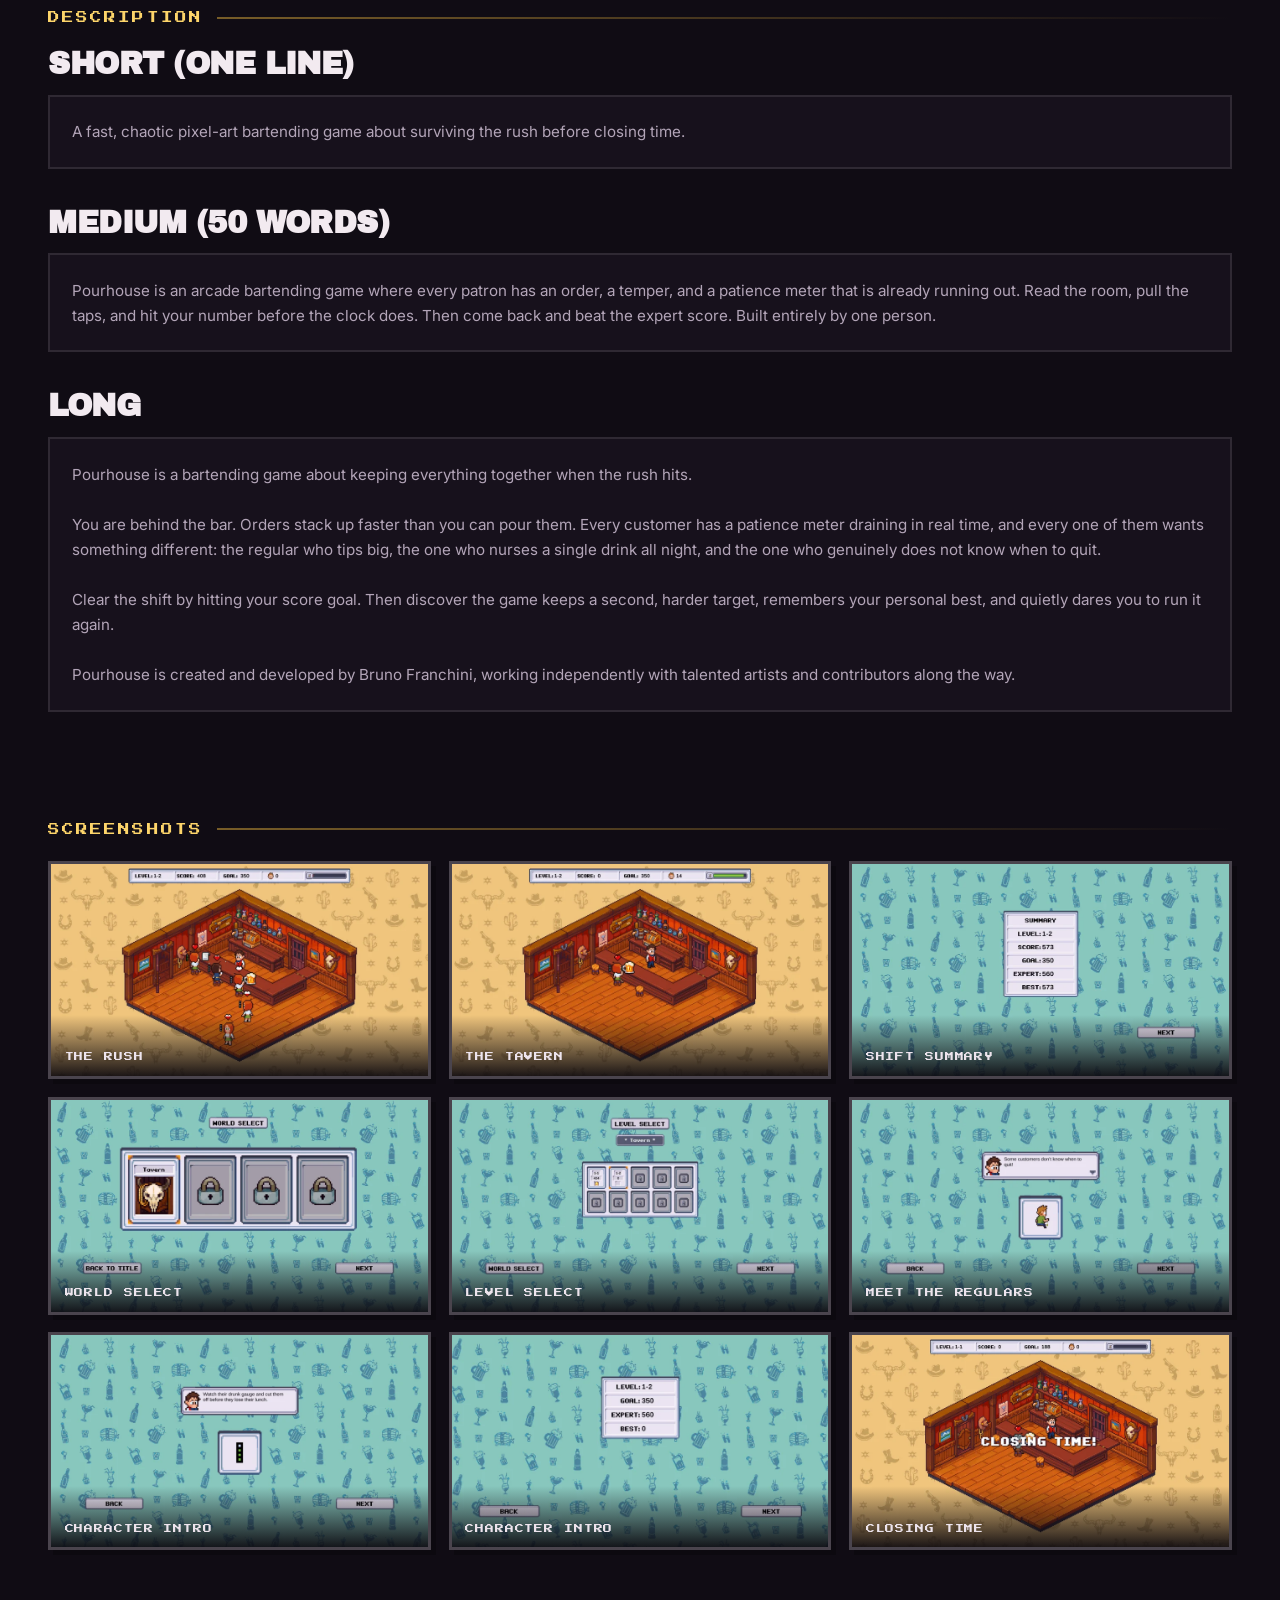
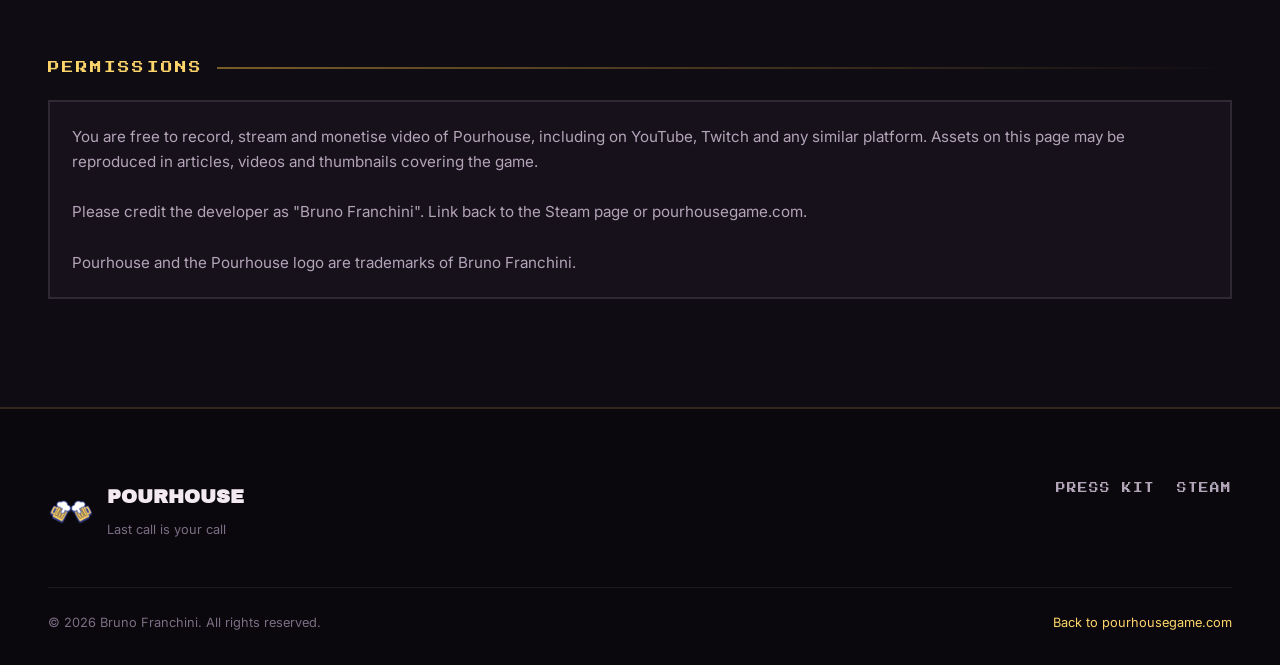
==== commit e4de7cde: "Updated config with relevant information. Added VS stuff to gitignore. Made a few more small text ed" ====
--- a/press.html
+++ b/press.html
@@ -79,9 +79,9 @@
         <tr><th scope="row">Developer</th><td>Bruno Franchini, solo developer</td></tr>
         <tr><th scope="row">Publisher</th><td>Self-published</td></tr>
         <tr><th scope="row">Platform</th><td>PC, via Steam</td></tr>
-        <tr><th scope="row">Release</th><td>To be announced</td></tr>
+        <tr><th scope="row">Release</th><td>April 2027</td></tr>
         <tr><th scope="row">Genre</th><td>Arcade time-management / bartending</td></tr>
-        <tr><th scope="row">Price</th><td>To be announced</td></tr>
+        <tr><th scope="row">Price</th><td>$9.99 USD</td></tr>
         <tr><th scope="row">Website</th><td><a href="https://pourhousegame.com">pourhousegame.com</a></td></tr>
         <tr><th scope="row">Press contact</th><td id="pressContact">Contact details coming shortly</td></tr>
       </tbody>
@@ -94,19 +94,20 @@
   <div class="wrap">
     <p class="eyebrow">Description</p>
     <h2 class="h-mid" style="margin-bottom:1rem;">Short (one line)</h2>
-    <div class="copyblock">A fast, chaotic pixel-art bartending game about surviving the rush before last call.</div>
+    <div class="copyblock">A fast, chaotic pixel-art bartending game about surviving the rush before closing time.</div>
 
     <h2 class="h-mid" style="margin:2.5rem 0 1rem;">Medium (50 words)</h2>
     <div class="copyblock">Pourhouse is an arcade bartending game where every patron has an order, a temper, and a patience meter that is already running out. Read the room, pull the taps, and hit your number before the clock does. Then come back and beat the expert score. Built entirely by one person.</div>
 
     <h2 class="h-mid" style="margin:2.5rem 0 1rem;">Long</h2>
-    <div class="copyblock">Pourhouse is a game about the ninety seconds before everything falls apart.
+    <div class="copyblock">Pourhouse is a bartending game about keeping everything together when the rush hits.
 
 You are behind the bar. Orders stack up faster than you can pour them. Every customer has a patience meter draining in real time, and every one of them wants something different: the regular who tips big, the one who nurses a single drink all night, and the one who genuinely does not know when to quit.
 
 Clear the shift by hitting your score goal. Then discover the game keeps a second, harder target, remembers your personal best, and quietly dares you to run it again.
 
-Pourhouse is designed, drawn, coded and scored by Bruno Franchini, working alone.</div>
+Pourhouse is created and developed by Bruno Franchini, working independently with talented artists and contributors along the way.
+</div>
   </div>
 </section>
 
@@ -161,7 +162,7 @@
     <p class="eyebrow">Permissions</p>
     <div class="copyblock">You are free to record, stream and monetise video of Pourhouse, including on YouTube, Twitch and any similar platform. Assets on this page may be reproduced in articles, videos and thumbnails covering the game.
 
-Please credit the developer as "Bruno Franchini". Link back to pourhousegame.com.
+Please credit the developer as "Bruno Franchini". <span id="creditLink">Link back to pourhousegame.com.</span>
 
 Pourhouse and the Pourhouse logo are trademarks of Bruno Franchini.</div>
   </div>
